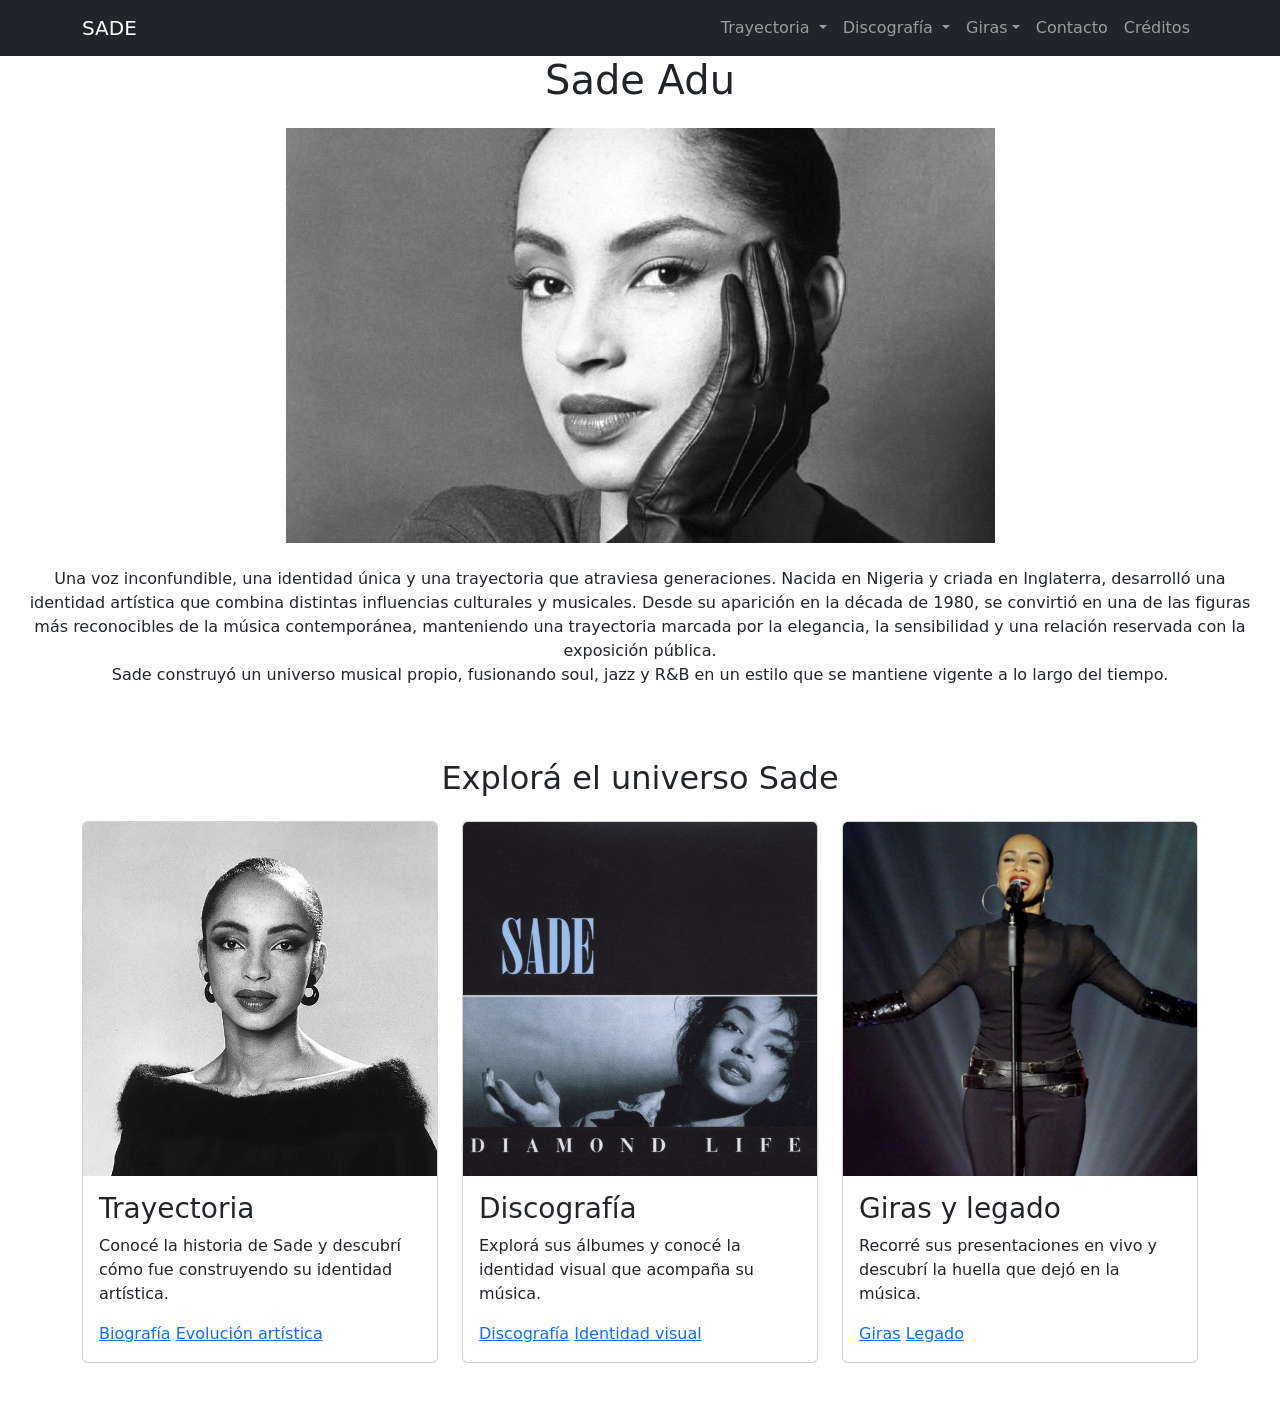
==== index.html @ 13575bc9 "HTML - Diseño del nav con Bootstrap Adaptación con IA al resto de las páginas, tomando el inicio com" ====
<!DOCTYPE html>
<html lang="es">
    <head>
        <meta charset="utf-8">
        <title>Sade Adu</title>
        <!-- Bootstrap CSS -->
        <link href="https://cdn.jsdelivr.net/npm/bootstrap@5.3.8/dist/css/bootstrap.min.css" rel="stylesheet">
        <!-- Propio CSS -->
        <link href="css/estilos.css" rel="stylesheet">
    </head>
    <body>
        <header>
            <nav class="navbar navbar-expand-lg navbar-dark bg-dark">
                <!--navbar es la clase base para indicar un nav en BS.
                navbar-expand-lg indica que la barra se muestra expandida en pantallas grandes (lg) y se compacta en pantallas menores.-->
                <div class="container">

                    <a class="navbar-brand" href="index.html">SADE</a>
                    <!--navbar-brand indica la marca o nombre del sitio-->

                    <button class="navbar-toggler" type="button"
                        data-bs-toggle="collapse" data-bs-target="#menuSade"
                        aria-controls="menuSade" aria-expanded="false"
                        aria-label="Abrir navegación">
                        <span class="navbar-toggler-icon"></span>
                    </button> <!--crea el boton que colapsa el menu en dispositivos pequeños-->
                    <!--data-bs-toggle="collapse" le indica a Bootstrap que el botón controla un elemento que se puede desplegar o contraer.
                    data-bs-target="#menuSade" indica qué elemento va a controlar.
                    id="menuSade" identifica al bloque que se va a abrir y cerrar.-->

                    <div class="collapse navbar-collapse" id="menuSade">

                        <ul class="navbar-nav ms-auto">

                            <li class="nav-item dropdown">
                                <a class="nav-link dropdown-toggle" href="#"
                                role="button" data-bs-toggle="dropdown">
                                    Trayectoria
                                </a>

                                <ul class="dropdown-menu">
                                    <li>
                                        <a class="dropdown-item" href="seccion-1/index.html">Biografía</a>
                                    </li>
                                    <li>
                                        <a class="dropdown-item" href="seccion-1/evolucion.html">Evolución</a>
                                    </li>
                                </ul>
                            </li>

                            <li class="nav-item dropdown">
                                <a class="nav-link dropdown-toggle" href="#"
                                role="button" data-bs-toggle="dropdown">
                                    Discografía
                                </a>

                                <ul class="dropdown-menu">
                                    <li>
                                        <a class="dropdown-item" href="seccion-2/index.html">Discografía</a>
                                    </li>
                                    <li>
                                        <a class="dropdown-item" href="seccion-2/identidad-visual.html">Identidad visual</a>
                                    </li>
                                </ul>
                            </li>

                            <li class="nav-item dropdown">
                                <a class="nav-link dropdown-toggle" href="#"
                                role="button" data-bs-toggle="dropdown">Giras</a>

                                <ul class="dropdown-menu">
                                    <li>
                                        <a class="dropdown-item" href="seccion-3/index.html">Giras</a>
                                    </li>
                                    <li>
                                        <a class="dropdown-item" href="seccion-3/legado.html">Legado</a>
                                    </li>
                                </ul>
                            </li>

                            <li class="nav-item">
                                <a class="nav-link" href="contacto.html">Contacto</a>
                            </li>

                            <li class="nav-item">
                                <a class="nav-link" href="creditos.html">Créditos</a>
                            </li>
                        </ul>
                    </div>
                </div>
            </nav>
        </header>
        <main>
            <article>
                <h1 class="text-center mb-4">Sade Adu</h1>
                <img src="img/inicio/inicio-1.jpg" class="img-fluid d-block mx-auto my-4" alt="Sade Adu">
                <p class="text-center m-4">Una voz inconfundible, una identidad única y una trayectoria que atraviesa generaciones. Nacida en Nigeria y criada en Inglaterra, desarrolló una identidad artística que combina distintas influencias culturales y musicales. Desde su aparición en la década de 1980, se convirtió en una de las figuras más reconocibles de la música contemporánea, manteniendo una trayectoria marcada por la elegancia, la sensibilidad y una relación reservada con la exposición pública. <br>
                Sade construyó un universo musical propio, fusionando soul, jazz y R&B en un estilo que se mantiene vigente a lo largo del tiempo.</p>
            </article>

            <!--TARJETAS CON NAVEGACIÓN-->
            <section id="secciones" class="container py-5">
                <h2 class="text-center mb-4">Explorá el universo Sade</h2>
                <div class="row g-4"> <!--Row establece la fila y g-4 el gap-->
                    <!-- TARJETA 1 -->
                    <div class="col-12 col-md-4">
                        <!--col-12 determina que cada tarjeta ocupe todo el ancho en celulares y col-md-4 define que haya tres tarjetas en pantallas medianas o grandes-->

                        <div class="card tarjeta h-100"> 
                            <!--h-100 hace que todas tengan la misma altura dentro de la fila-->
                            <img src="img/inicio/inicio-2.jpg"
                                class="card-img-top"
                                alt="Retrato de Sade Adu">

                            <div class="card-body">
                                <h3 class="card-title">Trayectoria</h3>

                                <p class="card-text">
                                    Conocé la historia de Sade y descubrí
                                    cómo fue construyendo su identidad artística.
                                </p>

                                <div>
                                    <a href="seccion-1/index.html">Biografía</a>
                                    <a href="seccion-1/evolucion.html">Evolución artística</a>
                                </div>
                            </div>
                        </div>
                    </div>

                    <!-- TARJETA 2 -->
                    <div class="col-12 col-md-4">
                        <div class="card tarjeta h-100">
                            <img src="img/inicio/inicio-3.jpg"
                                class="card-img-top"
                                alt="Portada del álbum Diamond Life">

                            <div class="card-body">
                                <h3 class="card-title">Discografía</h3>

                                <p class="card-text">
                                    Explorá sus álbumes y conocé la identidad
                                    visual que acompaña su música.
                                </p>

                                <div>
                                    <a href="seccion-2/index.html">Discografía</a>
                                    <a href="seccion-2/identidad-visual.html">Identidad visual</a>
                                </div>
                            </div>
                        </div>
                    </div>

                    <!-- TARJETA 3 -->
                    <div class="col-12 col-md-4">
                        <div class="card tarjeta h-100">
                            <img src="img/inicio/inicio-4.jpg"
                                class="card-img-top"
                                alt="Sade durante una presentación en vivo">

                            <div class="card-body">
                                <h3 class="card-title">Giras y legado</h3>

                                <p class="card-text">
                                    Recorré sus presentaciones en vivo y
                                    descubrí la huella que dejó en la música.
                                </p>

                                <div>
                                    <a href="seccion-3/index.html">Giras</a>
                                    <a href="seccion-3/legado.html">Legado</a>
                                </div>
                            </div>
                        </div>
                    </div>
                </div>

            </section>
        </main>
        <footer>
        </footer>
        <!-- Bootstrap JavaScript -->
       <script src="https://cdn.jsdelivr.net/npm/bootstrap@5.3.8/dist/js/bootstrap.bundle.min.js"></script>
    </body>
</html>
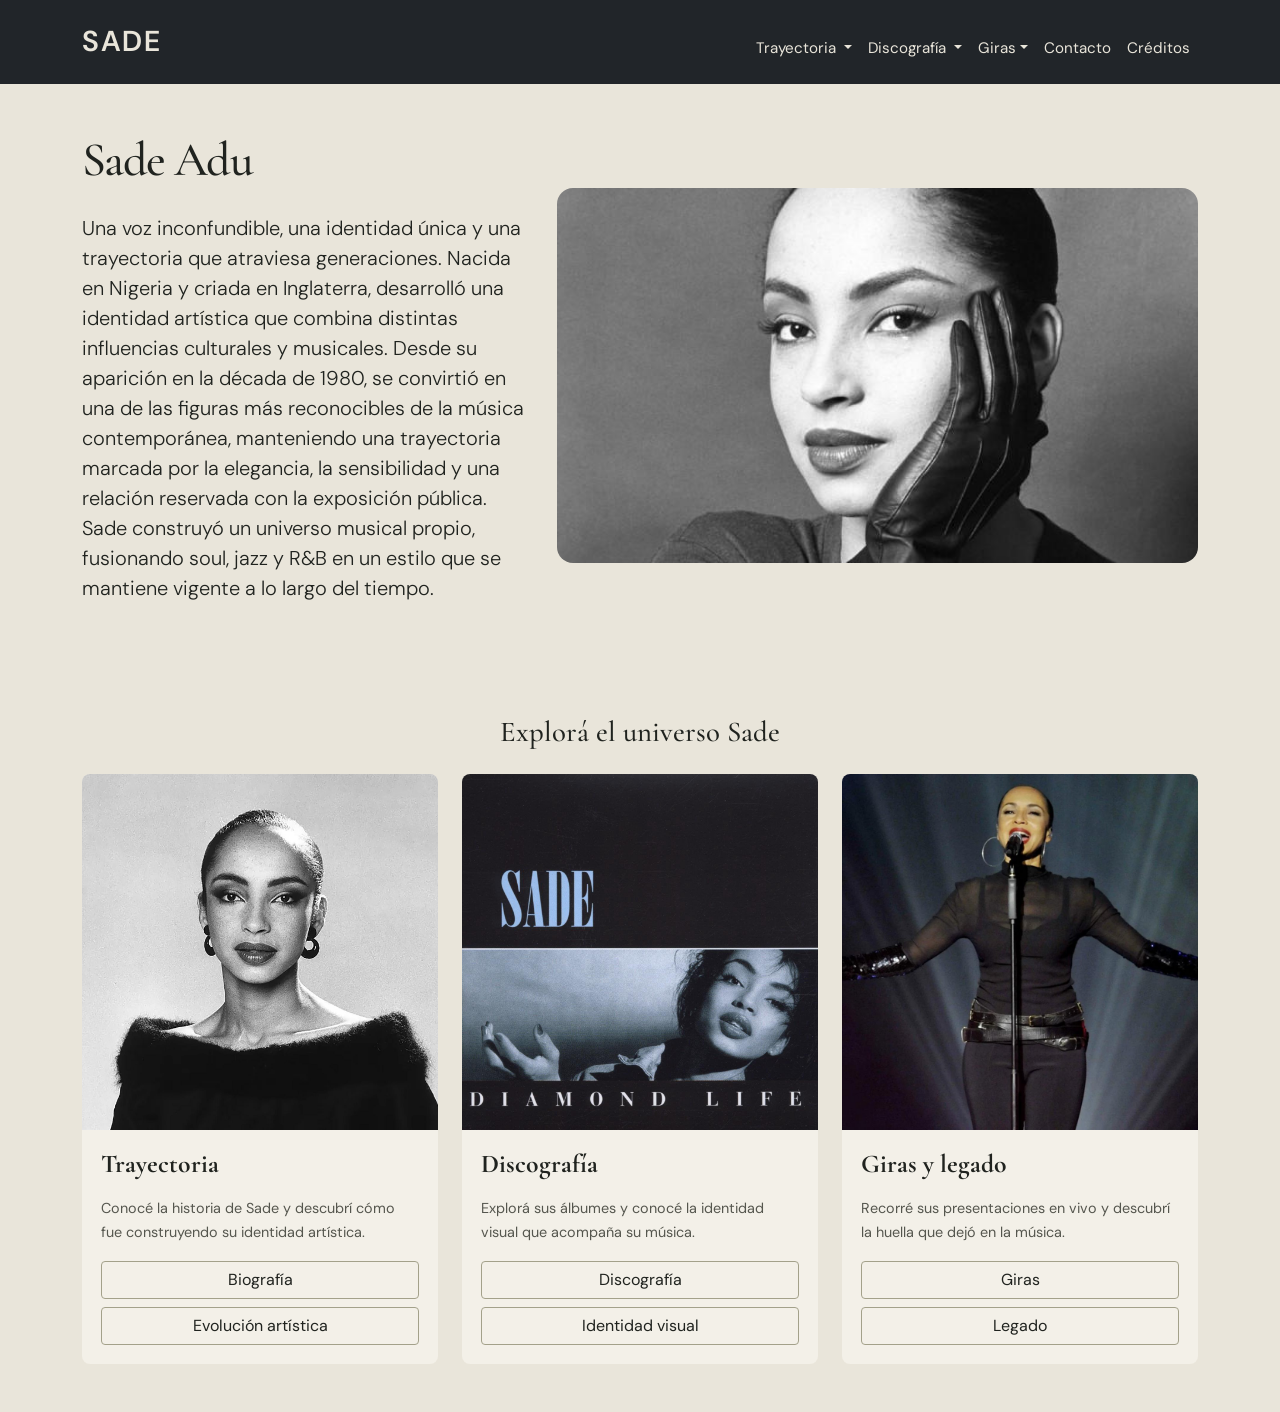
==== commit fe4e8b74: "HTML y CSS - Diseño del inicio con Bootstrap y CSS propio Diseño estético del inicio utilizando el m" ====
--- a/index.html
+++ b/index.html
@@ -3,6 +3,12 @@
     <head>
         <meta charset="utf-8">
         <title>Sade Adu</title>
+
+        <!--FUENTES-->
+        <link rel="preconnect" href="https://fonts.googleapis.com">
+        <link rel="preconnect" href="https://fonts.gstatic.com" crossorigin>
+        <link href="https://fonts.googleapis.com/css2?family=Cormorant+Garamond:ital,wght@0,300..700;1,300..700&family=DM+Sans:ital,opsz,wght@0,9..40,100..1000;1,9..40,100..1000&display=swap" rel="stylesheet">
+        
         <!-- Bootstrap CSS -->
         <link href="https://cdn.jsdelivr.net/npm/bootstrap@5.3.8/dist/css/bootstrap.min.css" rel="stylesheet">
         <!-- Propio CSS -->
@@ -91,91 +97,115 @@
             </nav>
         </header>
         <main>
-            <article>
-                <h1 class="text-center mb-4">Sade Adu</h1>
-                <img src="img/inicio/inicio-1.jpg" class="img-fluid d-block mx-auto my-4" alt="Sade Adu">
-                <p class="text-center m-4">Una voz inconfundible, una identidad única y una trayectoria que atraviesa generaciones. Nacida en Nigeria y criada en Inglaterra, desarrolló una identidad artística que combina distintas influencias culturales y musicales. Desde su aparición en la década de 1980, se convirtió en una de las figuras más reconocibles de la música contemporánea, manteniendo una trayectoria marcada por la elegancia, la sensibilidad y una relación reservada con la exposición pública. <br>
-                Sade construyó un universo musical propio, fusionando soul, jazz y R&B en un estilo que se mantiene vigente a lo largo del tiempo.</p>
-            </article>
-
-            <!--TARJETAS CON NAVEGACIÓN-->
-            <section id="secciones" class="container py-5">
-                <h2 class="text-center mb-4">Explorá el universo Sade</h2>
-                <div class="row g-4"> <!--Row establece la fila y g-4 el gap-->
-                    <!-- TARJETA 1 -->
-                    <div class="col-12 col-md-4">
-                        <!--col-12 determina que cada tarjeta ocupe todo el ancho en celulares y col-md-4 define que haya tres tarjetas en pantallas medianas o grandes-->
-
-                        <div class="card tarjeta h-100"> 
-                            <!--h-100 hace que todas tengan la misma altura dentro de la fila-->
-                            <img src="img/inicio/inicio-2.jpg"
-                                class="card-img-top"
+            <div class="contenedor">
+                <article class="container py-5 portada">
+                    <div class="row align-items-center g-4">
+
+                        <!--Texto de introducción-->
+                        <div class="col-12 col-lg-5 text-center text-lg-start">
+                            
+                            <h1 class="display-2 mb-4 portadaTitulo">Sade Adu</h1>
+
+                            <p class="lead" portadaTexto>
+                            Una voz inconfundible, una identidad única y una trayectoria que atraviesa generaciones. Nacida en Nigeria y criada en Inglaterra, desarrolló una identidad artística que combina distintas influencias culturales y musicales. Desde su aparición en la década de 1980, se convirtió en una de las figuras más reconocibles de la música contemporánea, manteniendo una trayectoria marcada por la elegancia, la sensibilidad y una relación reservada con la exposición pública. <br>
+                            Sade construyó un universo musical propio, fusionando soul, jazz y R&B en un estilo que se mantiene vigente a lo largo del tiempo.</p>
+                        </div>
+
+                        <!--Imagen principal-->
+                        <div class="col-12 col-lg-7">
+                            <img src="img/inicio/inicio-1.jpg" class="img-fluid rounded-4 d-block mx-auto portadaImagen" alt="Sade Adu">
+                        </div>
+                    </div>
+                </article>
+
+                <!--TARJETAS CON NAVEGACIÓN-->
+                <section id="secciones" class="container py-5">
+
+                    <h2 class="text-center mb-4">Explorá el universo Sade</h2>
+
+                    <div class="row g-4"> <!--Row establece la fila y g-4 el gap-->
+                        
+                        <!-- TARJETA 1 -->
+                        <div class="col-12 col-md-4">
+                            <!--col-12 determina que cada tarjeta ocupe todo el ancho en celulares y col-md-4 define que haya tres tarjetas en pantallas medianas o grandes-->
+
+                            <div class="card h-100 tarjetaSade"> 
+                                <!--h-100 hace que todas tengan la misma altura dentro de la fila-->
+                                <img src="img/inicio/inicio-2.jpg"
+                                class="card-img-top tarjetaImagen"
                                 alt="Retrato de Sade Adu">
 
-                            <div class="card-body">
-                                <h3 class="card-title">Trayectoria</h3>
-
-                                <p class="card-text">
-                                    Conocé la historia de Sade y descubrí
-                                    cómo fue construyendo su identidad artística.
-                                </p>
-
-                                <div>
-                                    <a href="seccion-1/index.html">Biografía</a>
-                                    <a href="seccion-1/evolucion.html">Evolución artística</a>
+                                <div class="card-body d-flex flex-column tarjetaCuerpo">
+
+                                    <h3 class="card-title tarjetaTitulo">Trayectoria</h3>
+
+                                    <p class="card-text tarjetaTexto">
+                                        Conocé la historia de Sade y descubrí
+                                        cómo fue construyendo su identidad artística.
+                                    </p>
+
+                                    <div class="mt-auto d-flex flex-column gap-2 tarjetaEnlaces">
+                                        <a href="seccion-1/index.html" class="btn btn-outline-dark enlaceTarjeta">Biografía</a>
+                                        <a href="seccion-1/evolucion.html" class="btn btn-outline-dark enlaceTarjeta">Evolución artística</a>
+                                    </div>
                                 </div>
                             </div>
                         </div>
-                    </div>
-
-                    <!-- TARJETA 2 -->
-                    <div class="col-12 col-md-4">
-                        <div class="card tarjeta h-100">
-                            <img src="img/inicio/inicio-3.jpg"
-                                class="card-img-top"
+
+                        <!-- TARJETA 2 -->
+                        <div class="col-12 col-md-4">
+
+                            <div class="card h-100 tarjetaSade">
+                                <img src="img/inicio/inicio-3.jpg"
+                                class="card-img-top tarjetaImagen"
                                 alt="Portada del álbum Diamond Life">
 
-                            <div class="card-body">
-                                <h3 class="card-title">Discografía</h3>
-
-                                <p class="card-text">
-                                    Explorá sus álbumes y conocé la identidad
-                                    visual que acompaña su música.
-                                </p>
-
-                                <div>
-                                    <a href="seccion-2/index.html">Discografía</a>
-                                    <a href="seccion-2/identidad-visual.html">Identidad visual</a>
+                                <div class="card-body d-flex flex-column tarjetaCuerpo">
+
+                                    <h3 class="card-title tarjetaTitulo">Discografía</h3>
+
+                                    <p class="card-text tarjetaTexto">
+                                        Explorá sus álbumes y conocé la identidad
+                                        visual que acompaña su música.
+                                    </p>
+
+                                    <div class="mt-auto d-flex flex-column gap-2 tarjetaEnlaces">
+                                        <a href="seccion-2/index.html"  class="btn btn-outline-dark enlaceTarjeta">Discografía</a>
+                                        <a href="seccion-2/identidad-visual.html"  class="btn btn-outline-dark enlaceTarjeta">Identidad visual</a>
+                                    </div>
                                 </div>
                             </div>
                         </div>
-                    </div>
-
-                    <!-- TARJETA 3 -->
-                    <div class="col-12 col-md-4">
-                        <div class="card tarjeta h-100">
-                            <img src="img/inicio/inicio-4.jpg"
-                                class="card-img-top"
+
+                        <!-- TARJETA 3 -->
+                        <div class="col-12 col-md-4">
+
+                            <div class="card h-100 tarjetaSade">
+
+                                <img src="img/inicio/inicio-4.jpg"
+                                class="card-img-top tarjetaImagen"
                                 alt="Sade durante una presentación en vivo">
 
-                            <div class="card-body">
-                                <h3 class="card-title">Giras y legado</h3>
-
-                                <p class="card-text">
-                                    Recorré sus presentaciones en vivo y
-                                    descubrí la huella que dejó en la música.
-                                </p>
-
-                                <div>
-                                    <a href="seccion-3/index.html">Giras</a>
-                                    <a href="seccion-3/legado.html">Legado</a>
+                                <div class="card-body d-flex flex-column tarjetaCuerpo">
+
+                                    <h3 class="card-title tarjetaTitulo">Giras y legado</h3>
+
+                                    <p class="card-text tarjetaTexto">
+                                        Recorré sus presentaciones en vivo y
+                                        descubrí la huella que dejó en la música.
+                                    </p>
+
+                                    <div class="mt-auto d-flex flex-column gap-2 tarjetaEnlaces">
+                                        <a href="seccion-3/index.html"  class="btn btn-outline-dark enlaceTarjeta">Giras</a>
+                                        <a href="seccion-3/legado.html"  class="btn btn-outline-dark enlaceTarjeta">Legado</a>
+                                    </div>
                                 </div>
                             </div>
                         </div>
                     </div>
-                </div>
-
-            </section>
+
+                </section>
+            </div>    
         </main>
         <footer>
         </footer>
--- a/css/estilos.css
+++ b/css/estilos.css
@@ -0,0 +1,181 @@
+/*=========== PALETA DE COLORES ===========*/
+
+/*root me permite declarar variables en css para reutilizar luego.
+Esto simplifica la lectura de los colores y facilita si se quiere cambiar un color más aelante
+para recuperar el valor de una vaariable se debe utilizar var(--nombre-variable)*/
+:root {
+    --color-fondo: #E9E5DA;
+    --color-oscuro: #20231F;
+    --color-salvia: #A3A18A;
+    --color-marron: #714E43;
+    --color-tarjeta: #F3F0E8;
+}
+
+/*========== ESTILOS GENERALES ============*/
+
+* {
+    box-sizing: border-box;
+}
+
+#contenedor {
+    width: 100%;
+    max-width: 1920px;
+    min-height: 100vh;
+    margin: 0;
+    padding: 0;
+}
+
+body {
+    background-color: var(--color-fondo);
+    color: var(--color-oscuro);
+    font-family: "DM Sans", sans-serif;
+}
+
+h1, h2, h3 {
+    font-family: "Cormorant Garamond", serif;
+    font-weight: 700;
+}
+
+section {
+    scroll-margin-top: 5rem;
+}
+
+/* ======== NAVEGACION ========= */
+
+.navbar {
+    background-color: var(--color-oscuro);
+    padding: 0.8rem 1rem;
+}
+
+.navbar-brand {
+    font-family: var(--font-titulos);
+    font-size: 1.8rem;
+    font-weight: 600;
+    letter-spacing: 0.1rem;
+    color: var(--color-fondo);
+}
+
+.navbar-toggler {
+    border-color: var(--color-salvia);
+}
+
+.navbar-toggler:focus {
+    box-shadow: 0 0 0 0.15rem var(--color-salvia);
+}
+
+.navbar-nav {
+    padding-top: 0.8rem;
+}
+
+.navbar-nav .nav-link {
+    font-family: var(--font-textos);
+    font-size: 0.95rem;
+    color: var(--color-fondo);
+    padding: 0.7rem 0;
+}
+
+.navbar-nav .nav-link:hover {
+    color: var(--color-salvia);
+}
+
+/* ========= MENU DESPLEGABLE ======== */
+
+.dropdown-menu {
+    background-color: #30352F;
+    border: 1px solid var(--color-salvia);
+    border-radius: 0.3rem;
+    padding: 0.5rem;
+}
+
+.dropdown-item {
+    color: var(--color-fondo);
+    font-family: var(--font-textos);
+    font-size: 0.9rem;
+    padding: 0.6rem 0.8rem;
+}
+
+.dropdown-item:hover {
+    background-color: var(--color-salvia);
+    color: var(--color-oscuro);
+}
+
+/*======== PORTADA ==========*/
+
+.portada {
+    padding-top: 2rem;
+    padding-bottom: 2rem;
+}
+
+.portadaTitulo {
+    font-size: 3rem;
+    font-weight: 500;
+    letter-spacing: -0.1rem;
+    color: var(--color-oscuro);
+}
+
+.portadaTexto {
+    font-size: 0.95rem;
+    line-height: 1.8;
+}
+
+.portadaImagen {
+    width: 100%;
+    border-radius: 0.5rem;
+}
+
+/* ===== TARJETAS DEL INICIO ===== */
+
+#secciones {
+    padding-top: 2rem;
+    padding-bottom: 3rem;
+}
+
+#secciones h2 {
+    color: var(--color-oscuro);
+    font-size: 1.8rem;
+    font-weight: 500;
+}
+
+.tarjetaSade {
+    background-color: var(--color-tarjeta);
+    border: none;
+    border-radius: 0.5rem;
+    overflow: hidden;
+}
+
+.tarjetaImagen {
+    overflow: hidden;
+}
+
+.tarjetaFoto {
+    width: 100%;
+    height: 100%;
+    object-fit: cover;
+}
+
+.tarjetaCuerpo {
+    padding: 1.2rem;
+}
+
+.tarjetaTitulo {
+    color: var(--color-oscuro);
+    font-size: 1.6rem;
+    margin-bottom: 1rem;
+}
+
+.tarjetaTexto {
+    color: #55564E;
+    font-size: 0.9rem;
+    line-height: 1.7;
+}
+
+.tarjetaEnlaces {
+    margin-top: 1.5rem;
+}
+
+.enlaceTarjeta {
+    color: var(--color-oscuro);
+    border: 1px solid var(--color-salvia);
+    border-radius: 0.25rem;
+    background-color: transparent;
+}
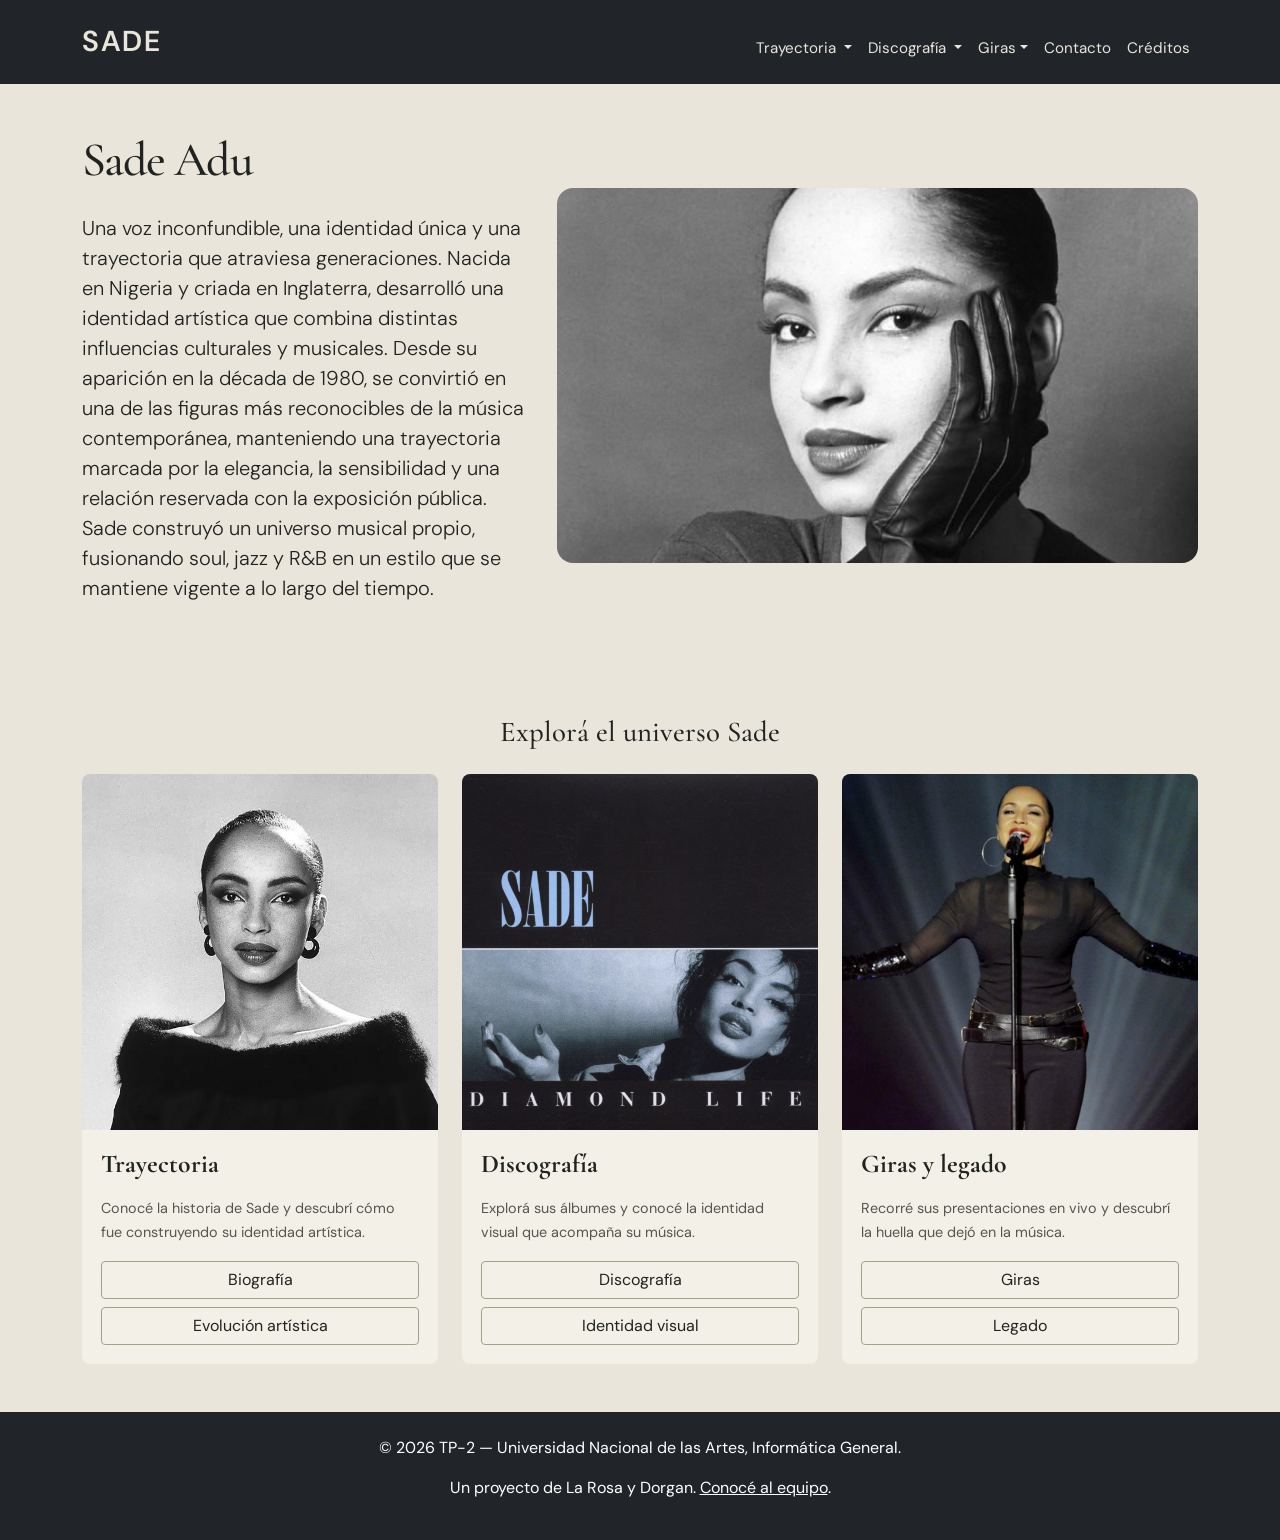
==== commit 1c8ad8de: "Pie de página." ====
--- a/index.html
+++ b/index.html
@@ -2,6 +2,17 @@
 <html lang="es">
     <head>
         <meta charset="utf-8">
+        <meta name="viewport" content="width=device-width, initial-scale=1">
+        <!-- meta viewport configura el área visible de la página en los dispositivos,
+       para poder adaptar el contenido a diferentes tamaños de pantalla.
+
+        name="viewport": indica que se está configurando el área visible de la página.
+
+        width=device-width: establece el ancho del viewport para que coincida con el ancho
+        de la pantalla del dispositivo.
+
+        initial-scale=1: establece el nivel de zoom inicial en 100%, es decir, sin ampliación
+        ni reducción al cargar la página. -->
         <title>Sade Adu</title>
 
         <!--FUENTES-->
@@ -207,8 +218,18 @@
                 </section>
             </div>    
         </main>
-        <footer>
+        
+        <footer class="bg-dark text-white text-center py-4">
+
+            <p>&copy; 2026 TP-2 — Universidad Nacional de las Artes, Informática General.</p>
+
+            <p>
+                Un proyecto de La Rosa y Dorgan.
+                <a href="../creditos.html" class="text-white">Conocé al equipo</a>.
+            </p>
+
         </footer>
+
         <!-- Bootstrap JavaScript -->
        <script src="https://cdn.jsdelivr.net/npm/bootstrap@5.3.8/dist/js/bootstrap.bundle.min.js"></script>
     </body>
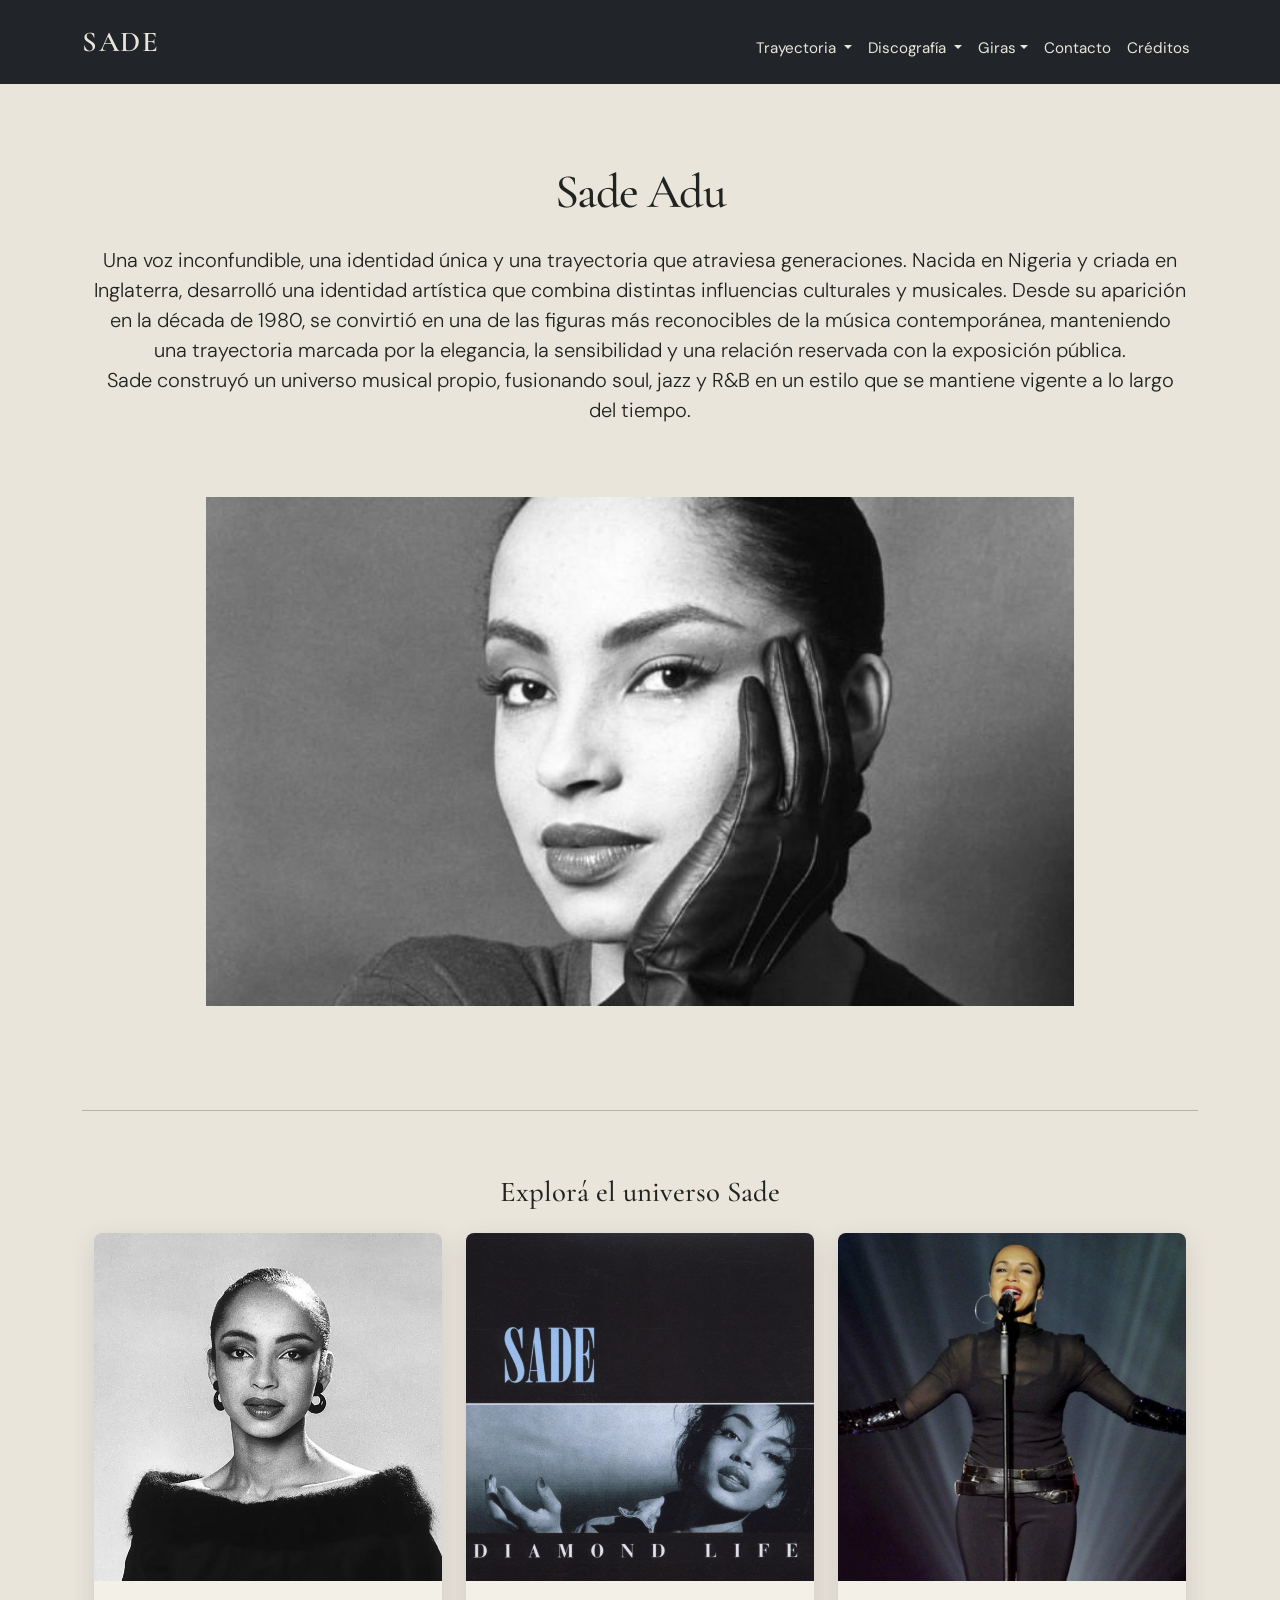
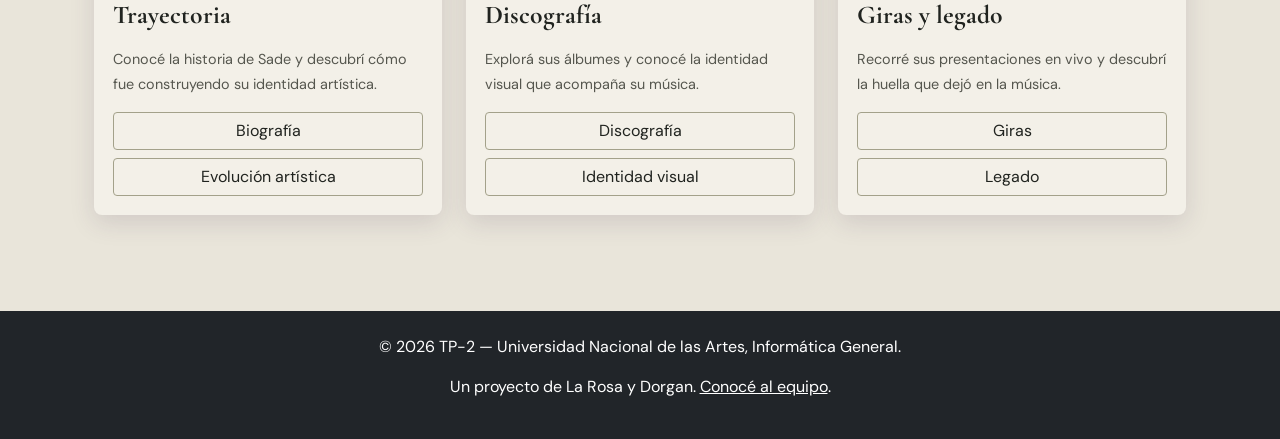
==== commit ebc681c8: "CSS - Diseño de las páginas Basandome en el diseño ya realizado en el inicio, se combinan las etique" ====
--- a/index.html
+++ b/index.html
@@ -13,6 +13,7 @@
 
         initial-scale=1: establece el nivel de zoom inicial en 100%, es decir, sin ampliación
         ni reducción al cargar la página. -->
+
         <title>Sade Adu</title>
 
         <!--FUENTES-->
@@ -108,12 +109,12 @@
             </nav>
         </header>
         <main>
-            <div class="contenedor">
+            <div class="container paginaContenedor">
                 <article class="container py-5 portada">
                     <div class="row align-items-center g-4">
 
                         <!--Texto de introducción-->
-                        <div class="col-12 col-lg-5 text-center text-lg-start">
+                        <div class="text-center encabezadoPagina">
                             
                             <h1 class="display-2 mb-4 portadaTitulo">Sade Adu</h1>
 
@@ -123,11 +124,11 @@
                         </div>
 
                         <!--Imagen principal-->
-                        <div class="col-12 col-lg-7">
-                            <img src="img/inicio/inicio-1.jpg" class="img-fluid rounded-4 d-block mx-auto portadaImagen" alt="Sade Adu">
-                        </div>
+                            <img src="img/inicio/inicio-1.jpg" class="img-fluid d-block mx-auto imagenPrincipal" alt="Sade Adu">
                     </div>
                 </article>
+
+                <hr>
 
                 <!--TARJETAS CON NAVEGACIÓN-->
                 <section id="secciones" class="container py-5">
@@ -225,7 +226,7 @@
 
             <p>
                 Un proyecto de La Rosa y Dorgan.
-                <a href="../creditos.html" class="text-white">Conocé al equipo</a>.
+                <a href="creditos.html" class="text-white">Conocé al equipo</a>.
             </p>
 
         </footer>
--- a/css/estilos.css
+++ b/css/estilos.css
@@ -1,8 +1,8 @@
-/*=========== PALETA DE COLORES ===========*/
-
-/*root me permite declarar variables en css para reutilizar luego.
-Esto simplifica la lectura de los colores y facilita si se quiere cambiar un color más aelante
-para recuperar el valor de una vaariable se debe utilizar var(--nombre-variable)*/
+
+/*==================================================
+            VARIABLES Y PALETA DE COLORES
+==================================================*/
+
 :root {
     --color-fondo: #E9E5DA;
     --color-oscuro: #20231F;
@@ -11,18 +11,13 @@
     --color-tarjeta: #F3F0E8;
 }
 
-/*========== ESTILOS GENERALES ============*/
+
+/*==================================================
+                ESTILOS GENERALES
+==================================================*/
 
 * {
     box-sizing: border-box;
-}
-
-#contenedor {
-    width: 100%;
-    max-width: 1920px;
-    min-height: 100vh;
-    margin: 0;
-    padding: 0;
 }
 
 body {
@@ -40,7 +35,12 @@
     scroll-margin-top: 5rem;
 }
 
-/* ======== NAVEGACION ========= */
+
+/*==================================================
+                NAVEGACIÓN
+==================================================*/
+
+/* Barra de navegación */
 
 .navbar {
     background-color: var(--color-oscuro);
@@ -48,7 +48,7 @@
 }
 
 .navbar-brand {
-    font-family: var(--font-titulos);
+    font-family: "Cormorant Garamond", serif;
     font-size: 1.8rem;
     font-weight: 600;
     letter-spacing: 0.1rem;
@@ -68,7 +68,7 @@
 }
 
 .navbar-nav .nav-link {
-    font-family: var(--font-textos);
+    font-family: "DM Sans", sans-serif;
     font-size: 0.95rem;
     color: var(--color-fondo);
     padding: 0.7rem 0;
@@ -78,7 +78,7 @@
     color: var(--color-salvia);
 }
 
-/* ========= MENU DESPLEGABLE ======== */
+/* Menú desplegable */
 
 .dropdown-menu {
     background-color: #30352F;
@@ -89,7 +89,7 @@
 
 .dropdown-item {
     color: var(--color-fondo);
-    font-family: var(--font-textos);
+    font-family: "DM Sans", sans-serif;
     font-size: 0.9rem;
     padding: 0.6rem 0.8rem;
 }
@@ -99,48 +99,19 @@
     color: var(--color-oscuro);
 }
 
-/*======== PORTADA ==========*/
-
-.portada {
-    padding-top: 2rem;
-    padding-bottom: 2rem;
-}
-
-.portadaTitulo {
-    font-size: 3rem;
-    font-weight: 500;
-    letter-spacing: -0.1rem;
-    color: var(--color-oscuro);
-}
-
-.portadaTexto {
-    font-size: 0.95rem;
-    line-height: 1.8;
-}
-
-.portadaImagen {
-    width: 100%;
-    border-radius: 0.5rem;
-}
-
-/* ===== TARJETAS DEL INICIO ===== */
-
-#secciones {
-    padding-top: 2rem;
-    padding-bottom: 3rem;
-}
-
-#secciones h2 {
-    color: var(--color-oscuro);
-    font-size: 1.8rem;
-    font-weight: 500;
-}
+
+/*==================================================
+            COMPONENTES REUTILIZABLES
+==================================================*/
+
+/* Tarjetas */
 
 .tarjetaSade {
     background-color: var(--color-tarjeta);
     border: none;
     border-radius: 0.5rem;
     overflow: hidden;
+    box-shadow: 0 0.5rem 1.5rem rgba(73, 54, 87, 0.15);
 }
 
 .tarjetaImagen {
@@ -179,3 +150,183 @@
     border-radius: 0.25rem;
     background-color: transparent;
 }
+
+.enlaceTarjeta:hover {
+    transform: scale(1.03);
+}
+
+
+/*==================================================
+                PÁGINA DE INICIO
+==================================================*/
+
+/* Portada */
+
+.portada {
+    padding-top: 2rem;
+    padding-bottom: 2rem;
+}
+
+.portadaTitulo {
+    font-size: 3rem;
+    font-weight: 500;
+    letter-spacing: -0.1rem;
+    color: var(--color-oscuro);
+}
+
+.portadaTexto {
+    font-size: 0.95rem;
+    line-height: 1.8;
+}
+
+.portadaImagen {
+    width: 100%;
+    border-radius: 0.5rem;
+}
+
+/* Sección de tarjetas */
+
+#secciones {
+    padding-top: 2rem;
+    padding-bottom: 3rem;
+}
+
+#secciones h2 {
+    color: var(--color-oscuro);
+    font-size: 1.8rem;
+    font-weight: 500;
+}
+
+
+/*==================================================
+        ESTILOS GENERALES DE PÁGINAS INTERNAS
+==================================================*/
+
+/* Contenedores y encabezados */
+
+.paginaContenedor {
+    padding-top: 2rem;
+    padding-bottom: 3rem;
+}
+
+.encabezadoPagina {
+    margin-bottom: 2rem;
+}
+
+.tituloPagina {
+    font-size: 2.8rem;
+    color: var(--color-oscuro);
+    margin-bottom: 0.3rem;
+}
+
+.subtituloPagina {
+    font-size: 2rem;
+    font-weight: 500;
+    color: var(--color-marron);
+}
+
+.textoIntroduccion {
+    font-size: 0.95rem;
+    line-height: 1.8;
+    margin-top: 1rem;
+}
+
+/* Imágenes */
+
+.imagenPrincipal {
+    width: 80%;
+    border-radius: 0.6rem;
+    margin-bottom: 2.5rem;
+}
+
+.imagenApartado {
+    width: 100%;
+    border-radius: 0.6rem;
+}
+
+/* Bloques de texto */
+
+.bloqueTexto {
+    padding: 1.3rem 0;
+    margin-bottom: 2rem;
+}
+
+.bloqueTexto h3,
+.bloqueInterno h3 {
+    font-size: 1.8rem;
+    margin-bottom: 1rem;
+}
+
+.bloqueTexto h3 {
+    color: var(--color-oscuro);
+}
+
+.bloqueInterno h3 {
+    color: var(--color-marron);
+}
+
+.bloqueTexto p {
+    color: var(--color-oscuro);
+    font-size: 0.95rem;
+    line-height: 1.8;
+    margin-bottom: 1rem;
+}
+
+.bloqueTexto p:last-child {
+    margin-bottom: 0;
+}
+
+
+/*==================================================
+                GALERIA DE ALBUMES
+==================================================*/
+
+.portadaAlbum {
+    border: none;
+    border-radius: 0.5rem;
+    overflow: hidden;
+}
+
+.portadaAlbum img {
+    transition: transform 0.3s ease;
+}
+
+.portadaAlbum:hover img {
+    transform: scale(1.04);
+}
+
+.bloqueTexto ul {
+    padding-left: 1.2rem;
+    margin-bottom: 1.5rem;
+}
+
+.bloqueTexto li {
+    font-size: 0.95rem;
+    line-height: 1.8;
+    color: var(--color-oscuro);
+}
+
+.bloqueTexto h3:not(:first-child) {
+    margin-top: 1.5rem;
+}
+
+/*==================================================
+            FORMULARIO DE CONTACTO
+==================================================*/
+
+#formContacto .form-control:focus,
+#formContacto .form-select:focus {
+    border-color: var(--color-marron);
+    box-shadow: 0 0 0 0.2rem rgba(113, 78, 67, 0.15);
+}
+
+#formContacto .btn {
+    background-color: var(--color-oscuro);
+    border: 1px solid var(--color-oscuro);
+    padding: 0.7rem 1.5rem;
+}
+
+#formContacto .btn:hover {
+    background-color: var(--color-marron);
+    border-color: var(--color-marron);
+}
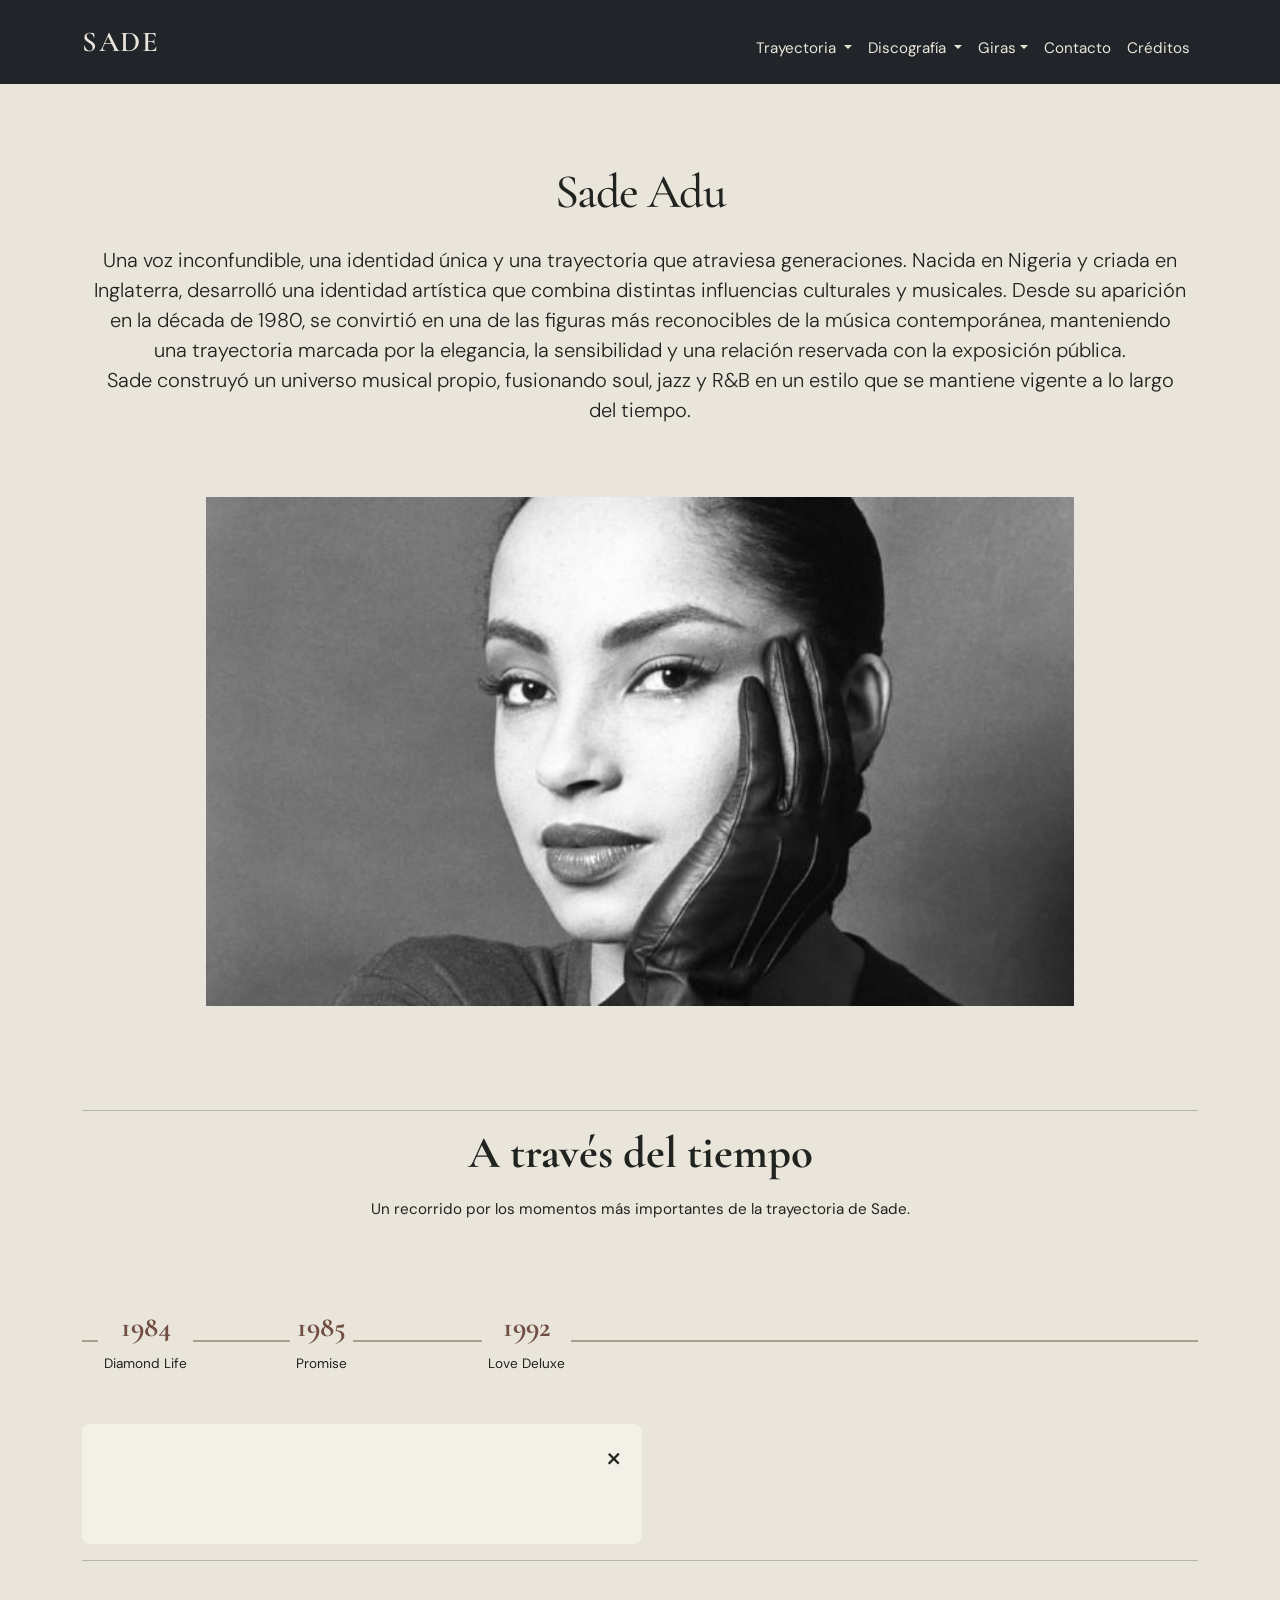
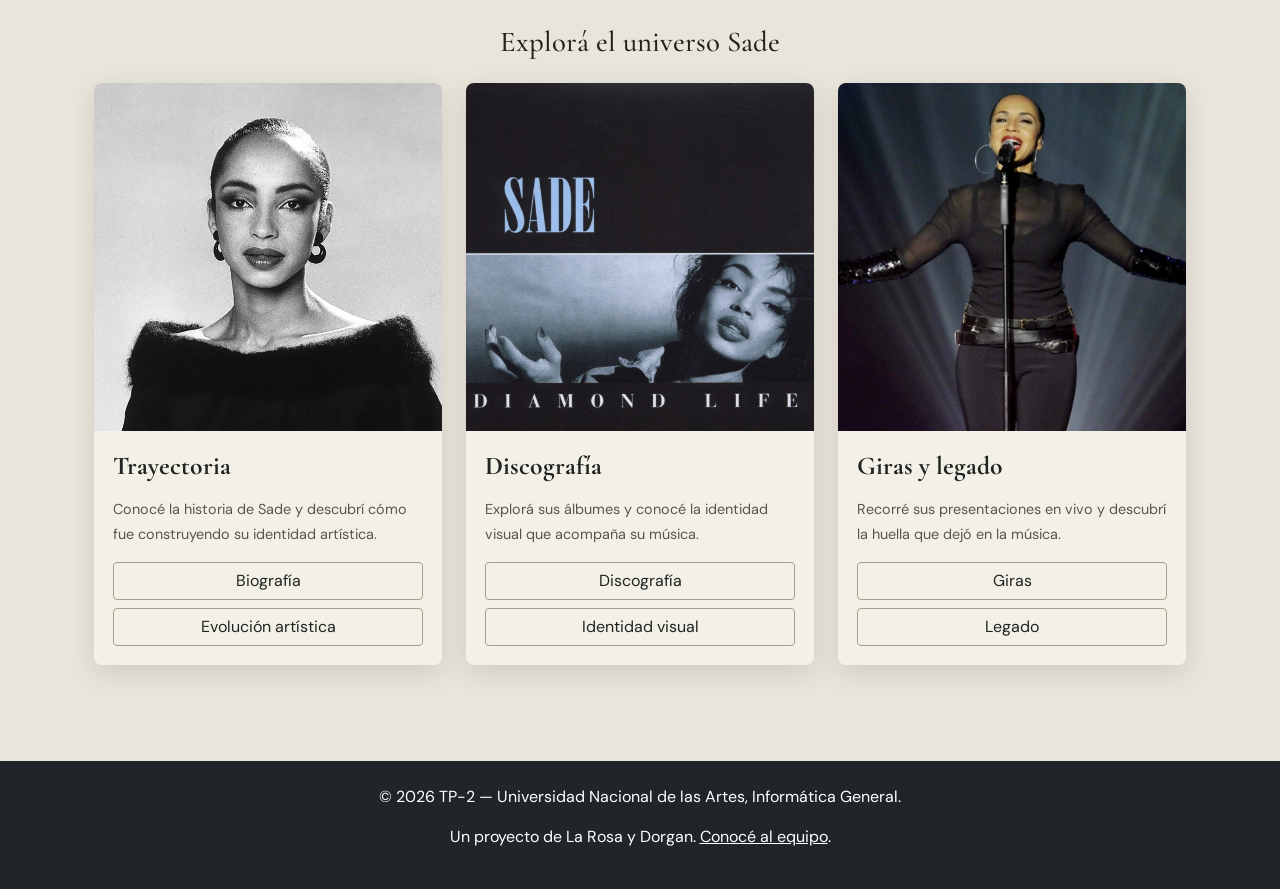
==== commit b4023e2a: "HTML CSS y JS - Linea de tiempo - Creo los elementos en hmtl para llenar en js - Le aplico sus estil" ====
--- a/index.html
+++ b/index.html
@@ -110,10 +110,12 @@
         </header>
         <main>
             <div class="container paginaContenedor">
+
+                <!--TEXTO DE INTRODUCCIÓN-->
+
                 <article class="container py-5 portada">
                     <div class="row align-items-center g-4">
 
-                        <!--Texto de introducción-->
                         <div class="text-center encabezadoPagina">
                             
                             <h1 class="display-2 mb-4 portadaTitulo">Sade Adu</h1>
@@ -130,7 +132,55 @@
 
                 <hr>
 
+                <!-- LINEA DE TIEMPO -->
+             
+                <section id="lineaTiempo">
+
+                    <!-- encabezado -->
+                    <div class="text-center encabezadoPagina">
+                        <h2 class="tituloPagina">A través del tiempo</h2>
+                        <p class="textoIntroduccion">
+                            Un recorrido por los momentos más importantes de la trayectoria de Sade.
+                        </p>
+                    </div>
+
+                    <!-- fechas/acontecimientos -->
+                    <div id="contenedorLineaTiempo">
+                        <div id="eventosLineaTiempo">
+                            <!-- JavaScript generará los acontecimientos acá -->
+                        </div>
+                    </div>
+
+                </section>
+
+                <!-- Modal/ventana emergente -->
+                <div id="ventanaAcontecimiento">
+
+                    <div class="contenidoModal">
+
+                        <button id="cerrarModal" type="button" aria-label="Cerrar">
+                            &times;
+                        </button>
+
+                        <!--Los siguientes datos seran modificados en javascript-->
+                        <p id="categoriaAcontecimiento"></p>
+
+                        <img id="imagenAcontecimiento" src="" alt="">
+
+                        <h3 id="tituloAcontecimiento"></h3>
+
+                        <p id="fechaAcontecimiento"></p>
+
+                        <p id="descripcionAcontecimiento"></p>
+
+                    </div>
+
+                </div>
+
+                <hr>
+
                 <!--TARJETAS CON NAVEGACIÓN-->
+
                 <section id="secciones" class="container py-5">
 
                     <h2 class="text-center mb-4">Explorá el universo Sade</h2>
@@ -233,5 +283,7 @@
 
         <!-- Bootstrap JavaScript -->
        <script src="https://cdn.jsdelivr.net/npm/bootstrap@5.3.8/dist/js/bootstrap.bundle.min.js"></script>
+        <!--Script propio para la linea de tiempo-->
+        <script src="js/linea-tiempo.js"></script>
     </body>
 </html>
--- a/css/estilos.css
+++ b/css/estilos.css
@@ -276,6 +276,114 @@
     margin-bottom: 0;
 }
 
+/*======================================
+             LINEA DE TIEMPO
+=========================================*/
+
+#contenedorLineaTiempo {
+    overflow-x: auto;
+    padding: 2rem 0;
+}
+
+#eventosLineaTiempo {
+    display: flex;
+    align-items: center;
+    min-width: max-content;
+}
+
+/* Ventana emergente */
+
+#modalAcontecimiento {
+    display: none;
+    position: fixed;
+    z-index: 1050;
+    inset: 0;
+    background-color: rgba(32, 35, 31, 0.8);
+    justify-content: center;
+    align-items: center;
+    padding: 1rem;
+}
+
+.contenidoModal {
+    position: relative;
+    background-color: var(--color-tarjeta);
+    width: 100%;
+    max-width: 35rem;
+    padding: 2rem;
+    border-radius: 0.5rem;
+    max-height: 90vh;
+    overflow-y: auto;
+}
+
+#cerrarModal {
+    position: absolute;
+    top: 0.5rem;
+    right: 0.8rem;
+    border: none;
+    background: none;
+    font-size: 2rem;
+    color: var(--color-oscuro);
+    cursor: pointer;
+}
+
+/* Línea horizontal */
+
+#eventosLineaTiempo {
+    display: flex;
+    align-items: center;
+    min-width: max-content;
+    position: relative;
+}
+
+#eventosLineaTiempo::before {
+    content: "";
+    position: absolute;
+    left: 0;
+    right: 0;
+    top: 50%;
+    height: 2px;
+    background-color: var(--color-salvia);
+}
+
+/* Cada acontecimiento */
+
+.eventoLineaTiempo {
+    position: relative;
+    width: 12rem;
+    text-align: center;
+    padding: 1rem;
+}
+
+/* Botón del acontecimiento */
+
+.botonAcontecimiento {
+    position: relative;
+    z-index: 1;
+    display: flex;
+    flex-direction: column;
+    align-items: center;
+    gap: 0.4rem;
+    border: none;
+    background-color: var(--color-fondo);
+    color: var(--color-oscuro);
+    cursor: pointer;
+}
+
+.fechaEvento {
+    font-family: "Cormorant Garamond", serif;
+    font-size: 1.8rem;
+    font-weight: 700;
+    color: var(--color-marron);
+}
+
+.nombreEvento {
+    font-family: "DM Sans", sans-serif;
+    font-size: 0.85rem;
+}
+
+.botonAcontecimiento:hover .fechaEvento {
+    color: var(--color-salvia);
+}
 
 /*==================================================
                 GALERIA DE ALBUMES
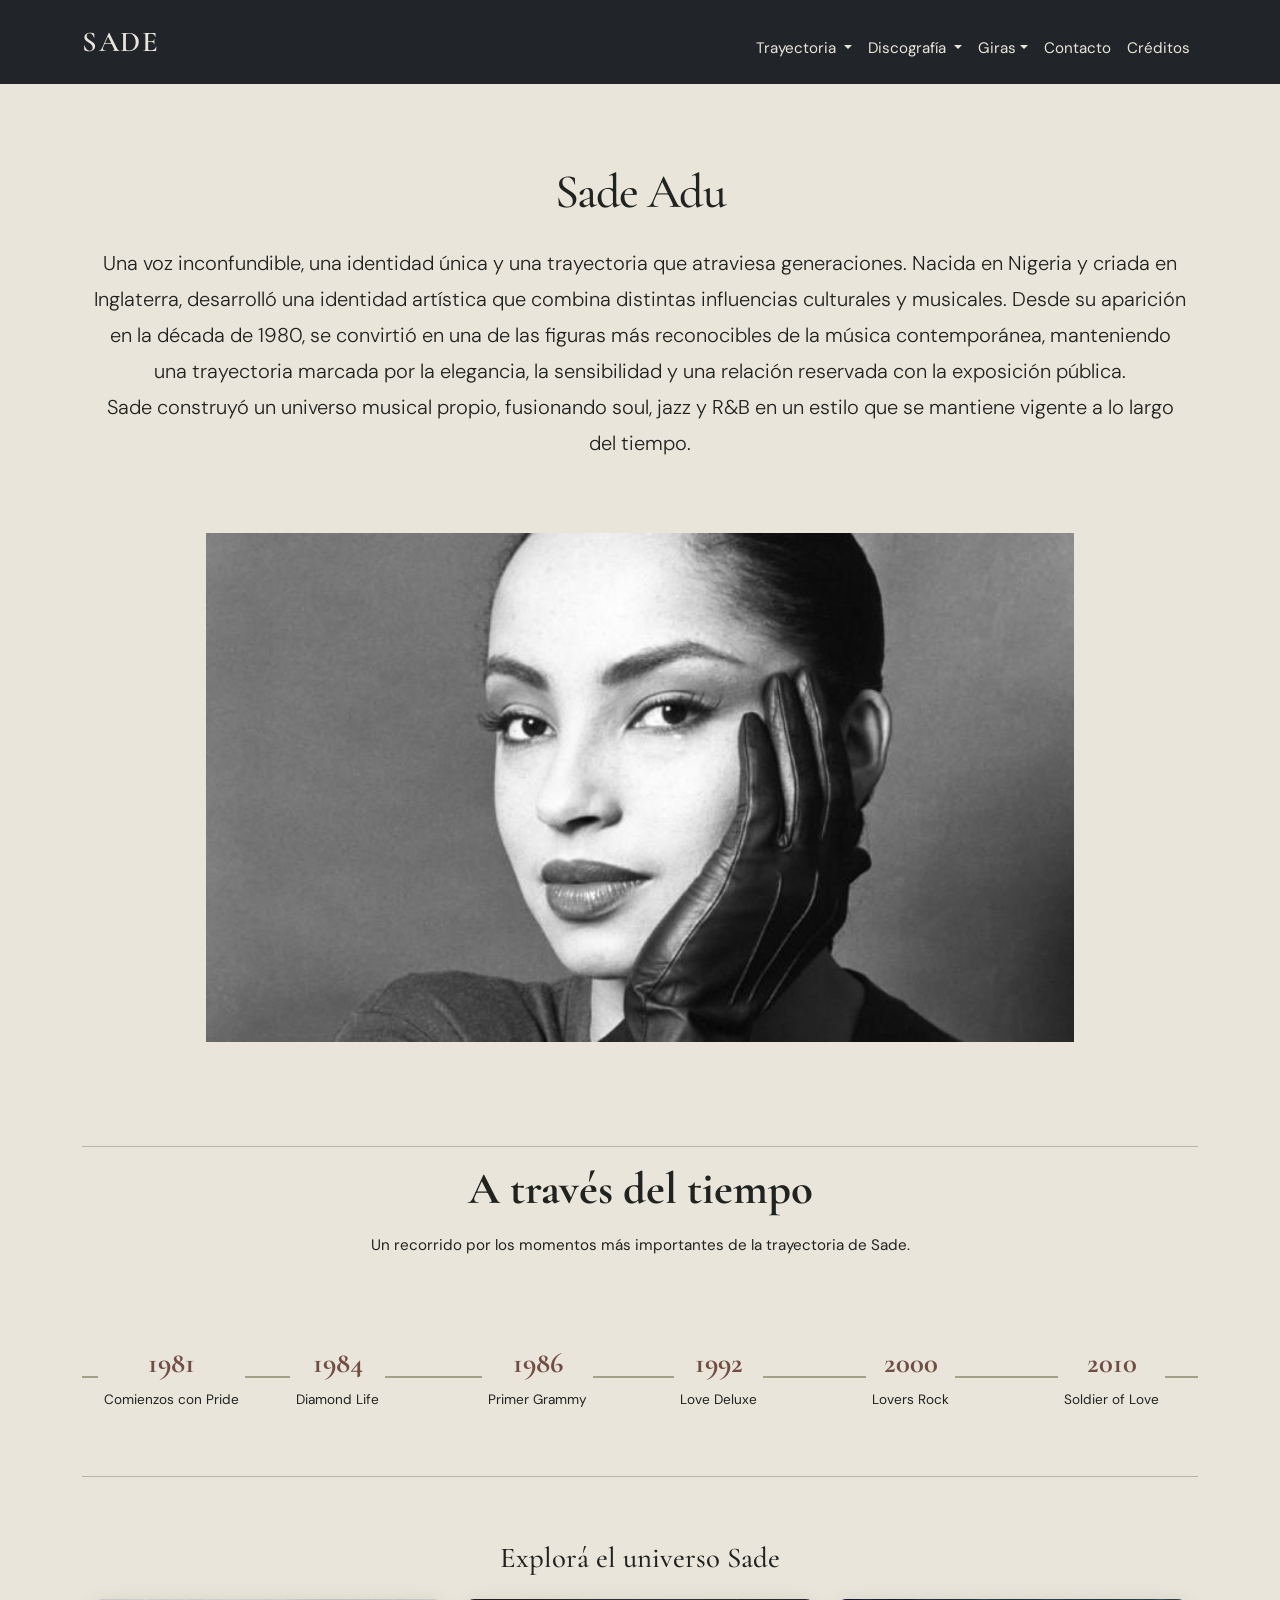
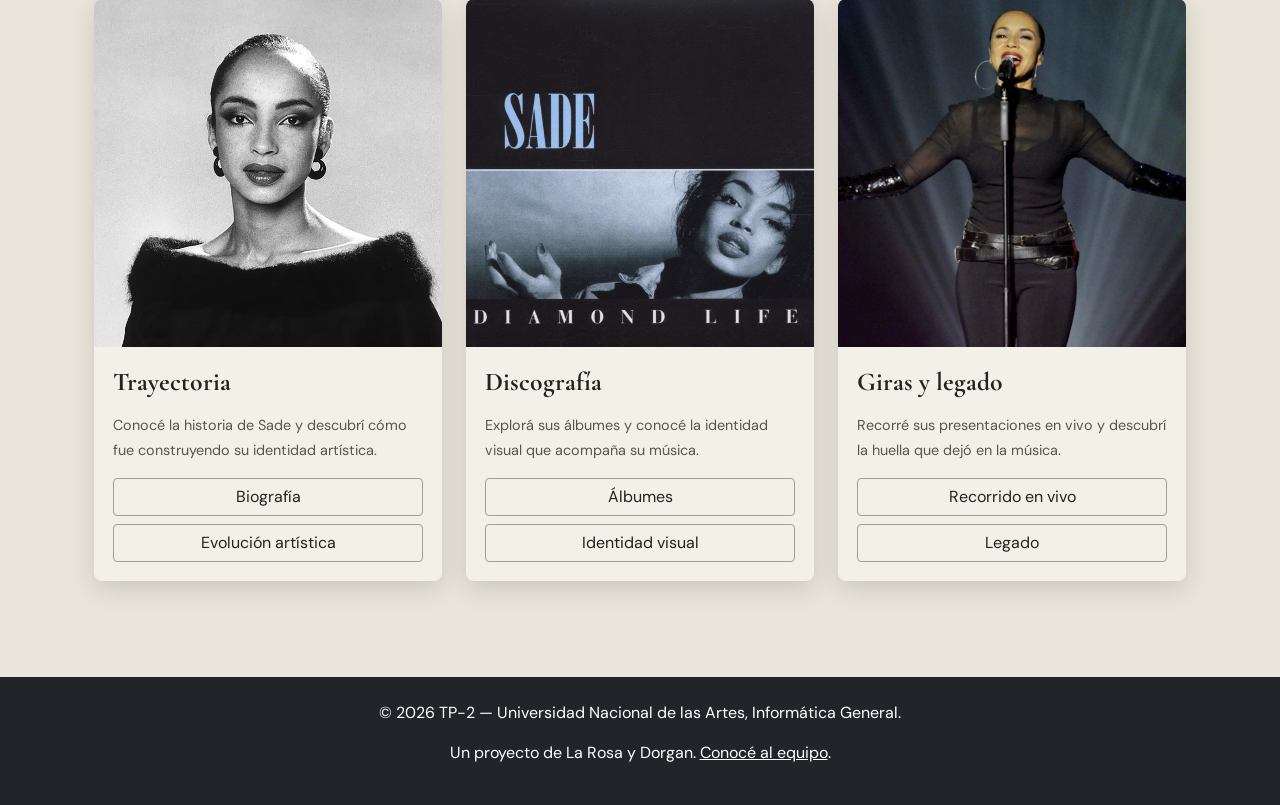
==== commit dbf14e4a: "Validación de los códigos." ====
--- a/index.html
+++ b/index.html
@@ -120,7 +120,7 @@
                             
                             <h1 class="display-2 mb-4 portadaTitulo">Sade Adu</h1>
 
-                            <p class="lead" portadaTexto>
+                            <p class="lead portadaTexto">
                             Una voz inconfundible, una identidad única y una trayectoria que atraviesa generaciones. Nacida en Nigeria y criada en Inglaterra, desarrolló una identidad artística que combina distintas influencias culturales y musicales. Desde su aparición en la década de 1980, se convirtió en una de las figuras más reconocibles de la música contemporánea, manteniendo una trayectoria marcada por la elegancia, la sensibilidad y una relación reservada con la exposición pública. <br>
                             Sade construyó un universo musical propio, fusionando soul, jazz y R&B en un estilo que se mantiene vigente a lo largo del tiempo.</p>
                         </div>
@@ -232,7 +232,7 @@
                                     </p>
 
                                     <div class="mt-auto d-flex flex-column gap-2 tarjetaEnlaces">
-                                        <a href="seccion-2/index.html"  class="btn btn-outline-dark enlaceTarjeta">Discografía</a>
+                                        <a href="seccion-2/index.html"  class="btn btn-outline-dark enlaceTarjeta">Álbumes</a>
                                         <a href="seccion-2/identidad-visual.html"  class="btn btn-outline-dark enlaceTarjeta">Identidad visual</a>
                                     </div>
                                 </div>
@@ -258,7 +258,7 @@
                                     </p>
 
                                     <div class="mt-auto d-flex flex-column gap-2 tarjetaEnlaces">
-                                        <a href="seccion-3/index.html"  class="btn btn-outline-dark enlaceTarjeta">Giras</a>
+                                        <a href="seccion-3/index.html"  class="btn btn-outline-dark enlaceTarjeta">Recorrido en vivo</a>
                                         <a href="seccion-3/legado.html"  class="btn btn-outline-dark enlaceTarjeta">Legado</a>
                                     </div>
                                 </div>
--- a/css/estilos.css
+++ b/css/estilos.css
@@ -111,7 +111,7 @@
     border: none;
     border-radius: 0.5rem;
     overflow: hidden;
-    box-shadow: 0 0.5rem 1.5rem rgba(73, 54, 87, 0.15);
+    box-shadow: 0 0.5rem 1.5rem rgba(32, 35, 31, 0.15);
 }
 
 .tarjetaImagen {
@@ -175,7 +175,7 @@
 }
 
 .portadaTexto {
-    font-size: 0.95rem;
+    font-size: 1.25rem;
     line-height: 1.8;
 }
 
@@ -276,9 +276,12 @@
     margin-bottom: 0;
 }
 
-/*======================================
-             LINEA DE TIEMPO
-=========================================*/
+
+/*==================================================
+                LÍNEA DE TIEMPO
+==================================================*/
+
+/* Contenedor de los acontecimientos */
 
 #contenedorLineaTiempo {
     overflow-x: auto;
@@ -289,11 +292,64 @@
     display: flex;
     align-items: center;
     min-width: max-content;
-}
-
-/* Ventana emergente */
-
-#modalAcontecimiento {
+    position: relative;
+}
+
+/* Línea horizontal */
+
+#eventosLineaTiempo::before {
+    content: "";
+    position: absolute;
+    left: 0;
+    right: 0;
+    top: 50%;
+    height: 2px;
+    background-color: var(--color-salvia);
+}
+
+/* Cada acontecimiento */
+
+.eventoLineaTiempo {
+    position: relative;
+    width: 12rem;
+    text-align: center;
+    padding: 1rem;
+}
+
+/* Botón del acontecimiento */
+
+.botonAcontecimiento {
+    position: relative;
+    z-index: 1;
+    display: flex;
+    flex-direction: column;
+    align-items: center;
+    gap: 0.4rem;
+    border: none;
+    background-color: var(--color-fondo);
+    color: var(--color-oscuro);
+    cursor: pointer;
+}
+
+.fechaEvento {
+    font-family: "Cormorant Garamond", serif;
+    font-size: 1.8rem;
+    font-weight: 700;
+    color: var(--color-marron);
+}
+
+.nombreEvento {
+    font-family: "DM Sans", sans-serif;
+    font-size: 0.85rem;
+}
+
+.botonAcontecimiento:hover .fechaEvento {
+    color: var(--color-salvia);
+}
+
+/* Ventana emergente de la línea de tiempo */
+
+#ventanaAcontecimiento {
     display: none;
     position: fixed;
     z-index: 1050;
@@ -315,6 +371,16 @@
     overflow-y: auto;
 }
 
+#imagenAcontecimiento {
+    width: 100%;
+    max-width: 20rem;
+    aspect-ratio: 1 / 1;
+    object-fit: cover;
+    border-radius: 0.5rem;
+    display: block;
+    margin: 0 auto;
+}
+
 #cerrarModal {
     position: absolute;
     top: 0.5rem;
@@ -326,67 +392,9 @@
     cursor: pointer;
 }
 
-/* Línea horizontal */
-
-#eventosLineaTiempo {
-    display: flex;
-    align-items: center;
-    min-width: max-content;
-    position: relative;
-}
-
-#eventosLineaTiempo::before {
-    content: "";
-    position: absolute;
-    left: 0;
-    right: 0;
-    top: 50%;
-    height: 2px;
-    background-color: var(--color-salvia);
-}
-
-/* Cada acontecimiento */
-
-.eventoLineaTiempo {
-    position: relative;
-    width: 12rem;
-    text-align: center;
-    padding: 1rem;
-}
-
-/* Botón del acontecimiento */
-
-.botonAcontecimiento {
-    position: relative;
-    z-index: 1;
-    display: flex;
-    flex-direction: column;
-    align-items: center;
-    gap: 0.4rem;
-    border: none;
-    background-color: var(--color-fondo);
-    color: var(--color-oscuro);
-    cursor: pointer;
-}
-
-.fechaEvento {
-    font-family: "Cormorant Garamond", serif;
-    font-size: 1.8rem;
-    font-weight: 700;
-    color: var(--color-marron);
-}
-
-.nombreEvento {
-    font-family: "DM Sans", sans-serif;
-    font-size: 0.85rem;
-}
-
-.botonAcontecimiento:hover .fechaEvento {
-    color: var(--color-salvia);
-}
-
-/*==================================================
-                GALERIA DE ALBUMES
+
+/*==================================================
+                GALERÍA DE ÁLBUMES
 ==================================================*/
 
 .portadaAlbum {
@@ -418,6 +426,7 @@
     margin-top: 1.5rem;
 }
 
+
 /*==================================================
             FORMULARIO DE CONTACTO
 ==================================================*/
@@ -438,3 +447,91 @@
     background-color: var(--color-marron);
     border-color: var(--color-marron);
 }
+
+
+/*==================================================
+            MODAL - GALERÍA DE ÁLBUMES
+==================================================*/
+
+/* Fondo oscuro detrás de la ventana */
+
+#modalAlbum {
+    background-color: rgba(32, 35, 31, 0.8);
+}
+
+/* Contenedor principal de la ventana */
+
+#modalAlbum .modal-dialog {
+    width: 100%;
+    max-width: 35rem;
+}
+
+#modalAlbum .modal-content {
+    position: relative;
+    background-color: var(--color-tarjeta);
+    border: none;
+    border-radius: 0.5rem;
+    padding: 2rem;
+    max-height: 90vh;
+    overflow-y: auto;
+}
+
+/* Encabezado del modal */
+
+#modalAlbum .modal-header {
+    border-bottom: none;
+    padding: 0;
+    align-items: center;
+}
+
+/* Título del álbum */
+
+#modalAlbumTitulo {
+    font-family: "Cormorant Garamond", serif;
+    font-size: 1.8rem;
+    font-weight: 700;
+    color: var(--color-oscuro);
+    margin: 0 0 1rem 0;
+    padding: 0;
+    text-align: left;
+}
+
+/* Cuerpo del modal */
+
+#modalAlbum .modal-body {
+    padding: 0;
+}
+
+/* Fecha de lanzamiento del álbum */
+
+#modalAlbumFecha {
+    font-family: "DM Sans", sans-serif;
+    font-size: 0.9rem;
+    color: var(--color-oscuro);
+    margin-bottom: 1rem;
+}
+
+/* Botón para cerrar */
+
+#modalAlbum .btn-close {
+    position: absolute;
+    top: 1.5rem;
+    right: 1.5rem;
+    opacity: 1;
+}
+
+/* Contenido del modal */
+
+#modalAlbumContenido {
+    color: var(--color-oscuro);
+    font-family: "DM Sans", sans-serif;
+    font-size: 0.95rem;
+    line-height: 1.8;
+    padding: 0;
+}
+
+/* Separación entre párrafos */
+
+#modalAlbumContenido p {
+    margin-bottom: 1rem;
+}
